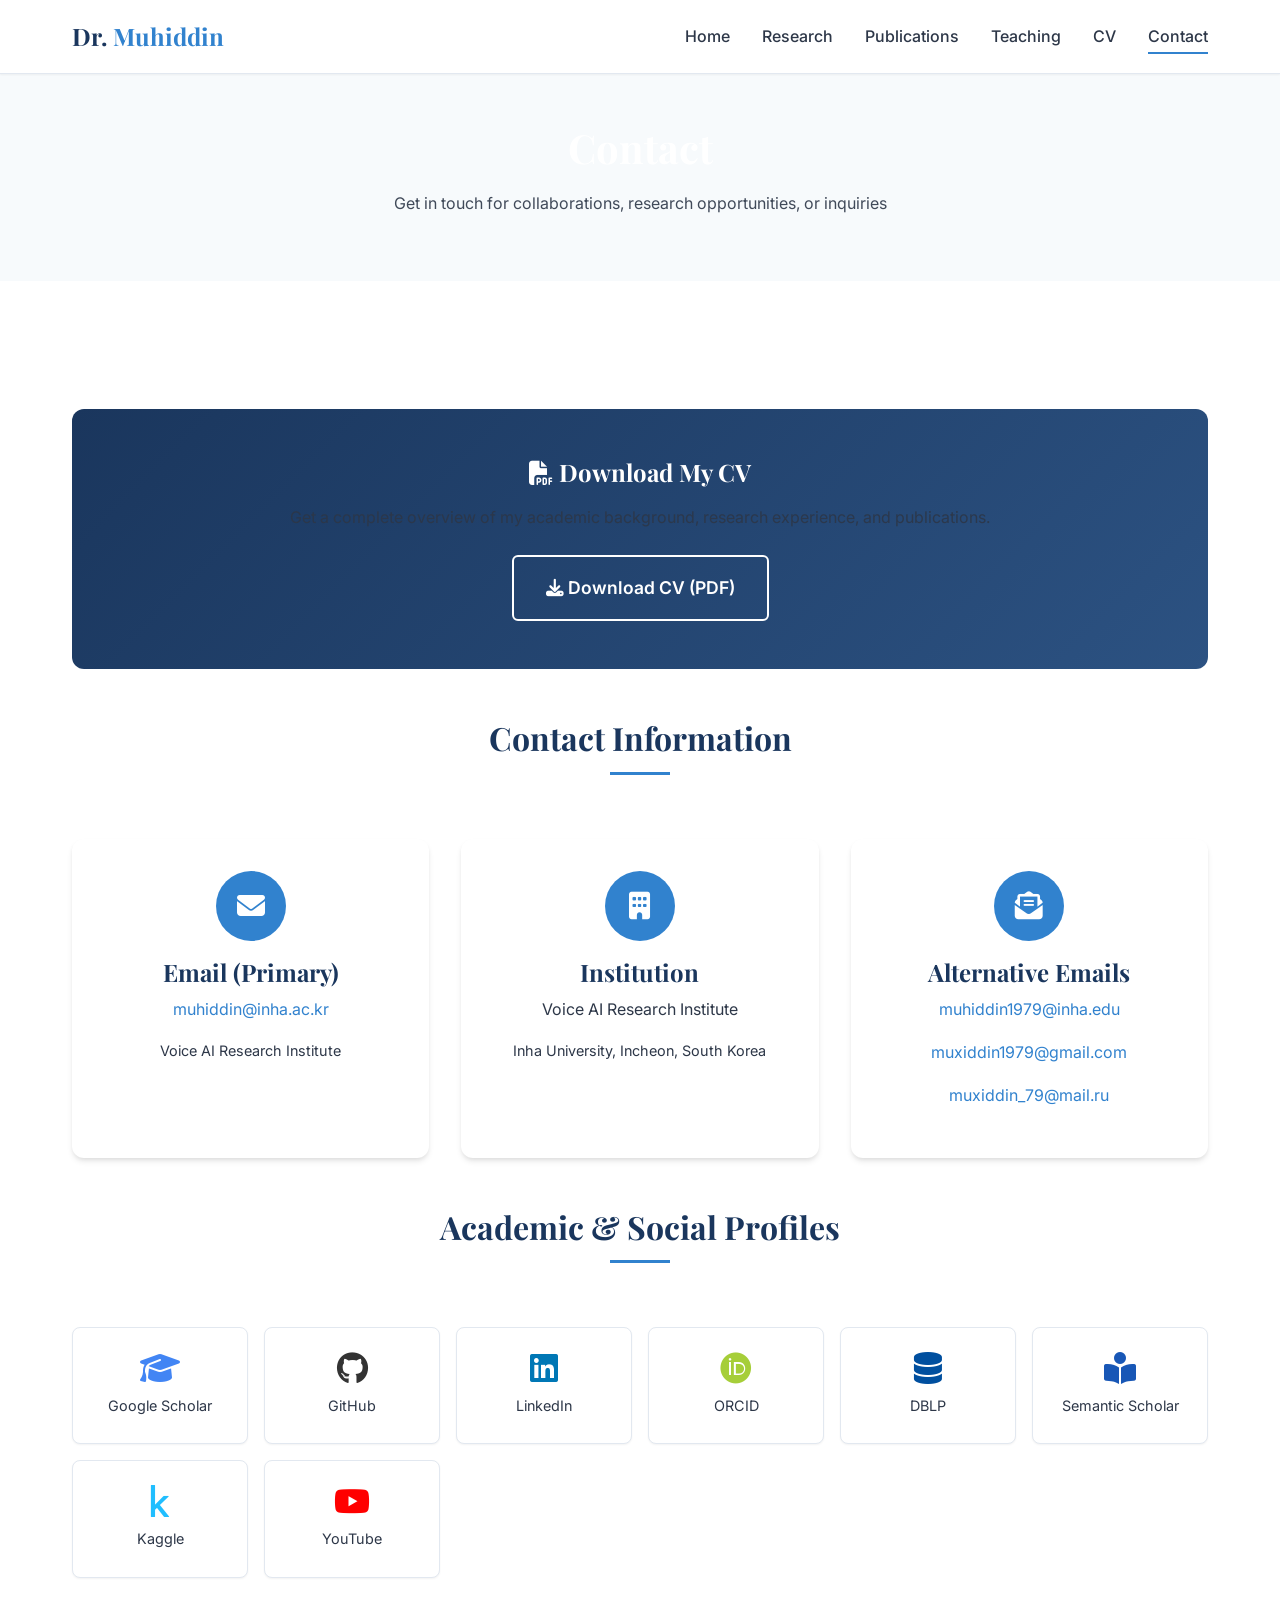
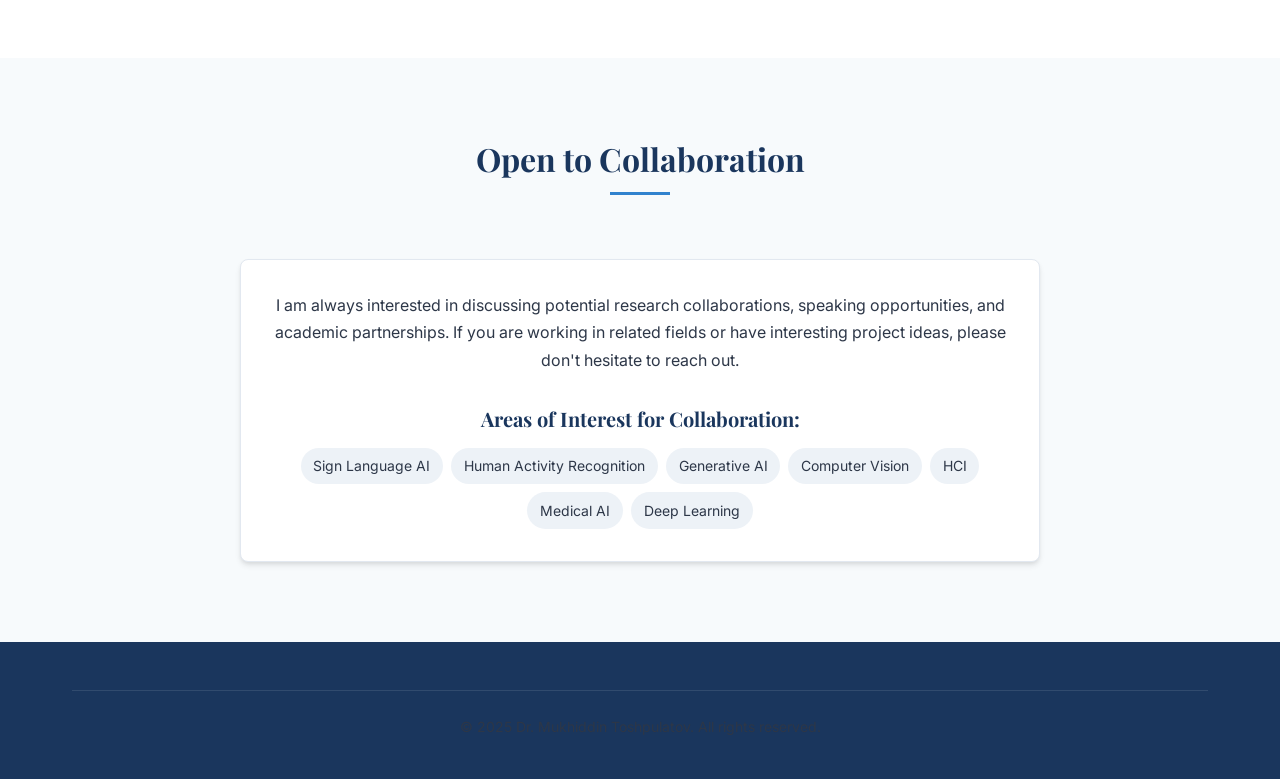
==== pages/contact.html @ 258d23eb "Initial commit - Academic personal website Features: - Responsive scholarly website design - Publica" ====
<!DOCTYPE html>
<html lang="en">
<head>
    <meta charset="UTF-8">
    <meta name="viewport" content="width=device-width, initial-scale=1.0">
    <meta name="description" content="Contact Dr. Mukhiddin Toshpulatov - Email, Office Location, and Social Profiles">
    <title>Contact | Dr. Mukhiddin Toshpulatov</title>

    <link rel="preconnect" href="https://fonts.googleapis.com">
    <link rel="preconnect" href="https://fonts.gstatic.com" crossorigin>
    <link href="https://fonts.googleapis.com/css2?family=Inter:wght@400;500;600;700&family=Playfair+Display:wght@600;700&display=swap" rel="stylesheet">
    <link rel="stylesheet" href="https://cdnjs.cloudflare.com/ajax/libs/font-awesome/6.4.0/css/all.min.css">
    <link rel="stylesheet" href="../assets/css/style.css">

    <style>
        .contact-card {
            background: var(--bg-color);
            border-radius: 12px;
            padding: 2rem;
            box-shadow: var(--shadow-md);
            text-align: center;
            transition: var(--transition);
        }
        .contact-card:hover {
            transform: translateY(-5px);
            box-shadow: var(--shadow-lg);
        }
        .contact-card .icon {
            width: 70px;
            height: 70px;
            background: var(--accent-color);
            color: white;
            border-radius: 50%;
            display: flex;
            align-items: center;
            justify-content: center;
            font-size: 1.75rem;
            margin: 0 auto 1rem;
        }
        .contact-card h3 {
            margin-bottom: 0.5rem;
        }
        .contact-card a {
            color: var(--accent-color);
            word-break: break-all;
        }
        .social-grid {
            display: grid;
            grid-template-columns: repeat(auto-fit, minmax(150px, 1fr));
            gap: 1rem;
            margin-top: 2rem;
        }
        .social-card {
            background: var(--bg-color);
            border-radius: 8px;
            padding: 1.5rem 1rem;
            text-align: center;
            box-shadow: var(--shadow-sm);
            transition: var(--transition);
            border: 1px solid var(--border-color);
        }
        .social-card:hover {
            border-color: var(--accent-color);
            transform: translateY(-3px);
        }
        .social-card i {
            font-size: 2rem;
            margin-bottom: 0.5rem;
            display: block;
        }
        .social-card span {
            font-size: 0.9rem;
            color: var(--text-color);
        }
        .cv-download {
            background: linear-gradient(135deg, var(--primary-color) 0%, var(--secondary-color) 100%);
            border-radius: 12px;
            padding: 3rem 2rem;
            text-align: center;
            color: white;
            margin: 3rem 0;
        }
        .cv-download h3 {
            color: white;
            margin-bottom: 1rem;
        }
        .cv-download p {
            opacity: 0.9;
            margin-bottom: 1.5rem;
        }
        .cv-download .btn {
            font-size: 1.1rem;
            padding: 1rem 2rem;
        }
    </style>
</head>
<body>
    <header>
        <nav>
            <a href="../index.html" class="logo">Dr. <span>Muhiddin</span></a>
            <ul class="nav-links">
                <li><a href="../index.html">Home</a></li>
                <li><a href="research.html">Research</a></li>
                <li><a href="publications.html">Publications</a></li>
                <li><a href="teaching.html">Teaching</a></li>
                <li><a href="cv.html">CV</a></li>
                <li><a href="contact.html" class="active">Contact</a></li>
            </ul>
            <button class="mobile-menu-btn" aria-label="Toggle menu">
                <i class="fas fa-bars"></i>
            </button>
        </nav>
    </header>

    <section class="hero" style="padding: 3rem 0;">
        <div class="container text-center">
            <h1 style="color: white;">Contact</h1>
            <p style="opacity: 0.9;">Get in touch for collaborations, research opportunities, or inquiries</p>
        </div>
    </section>

    <section>
        <div class="container">
            <!-- CV Download Section -->
            <div class="cv-download">
                <h3><i class="fas fa-file-pdf"></i> Download My CV</h3>
                <p>Get a complete overview of my academic background, research experience, and publications.</p>
                <a href="../assets/CV_Mukhiddin_Toshpulatov.pdf" download="CV_Mukhiddin_Toshpulatov.pdf" class="btn btn-outline">
                    <i class="fas fa-download"></i> Download CV (PDF)
                </a>
            </div>

            <div class="section-title">
                <h2>Contact Information</h2>
            </div>

            <div class="research-grid" style="margin-bottom: 3rem;">
                <div class="contact-card">
                    <div class="icon"><i class="fas fa-envelope"></i></div>
                    <h3>Email (Primary)</h3>
                    <p><a href="mailto:muhiddin@inha.ac.kr">muhiddin@inha.ac.kr</a></p>
                    <p class="text-light" style="font-size: 0.9rem;">Voice AI Research Institute</p>
                </div>

                <div class="contact-card">
                    <div class="icon"><i class="fas fa-building"></i></div>
                    <h3>Institution</h3>
                    <p>Voice AI Research Institute</p>
                    <p class="text-light" style="font-size: 0.9rem;">Inha University, Incheon, South Korea</p>
                </div>

                <div class="contact-card">
                    <div class="icon"><i class="fas fa-envelope-open-text"></i></div>
                    <h3>Alternative Emails</h3>
                    <p><a href="mailto:muhiddin1979@inha.edu">muhiddin1979@inha.edu</a></p>
                    <p><a href="mailto:muxiddin1979@gmail.com">muxiddin1979@gmail.com</a></p>
                    <p><a href="mailto:muxiddin_79@mail.ru">muxiddin_79@mail.ru</a></p>
                </div>
            </div>

            <div class="section-title">
                <h2>Academic & Social Profiles</h2>
            </div>

            <div class="social-grid">
                <a href="https://scholar.google.com" target="_blank" class="social-card">
                    <i class="fas fa-graduation-cap" style="color: #4285f4;"></i>
                    <span>Google Scholar</span>
                </a>
                <a href="https://github.com/muxiddin19" target="_blank" class="social-card">
                    <i class="fab fa-github" style="color: #333;"></i>
                    <span>GitHub</span>
                </a>
                <a href="https://linkedin.com" target="_blank" class="social-card">
                    <i class="fab fa-linkedin" style="color: #0077b5;"></i>
                    <span>LinkedIn</span>
                </a>
                <a href="https://orcid.org" target="_blank" class="social-card">
                    <i class="fab fa-orcid" style="color: #a6ce39;"></i>
                    <span>ORCID</span>
                </a>
                <a href="https://dblp.org" target="_blank" class="social-card">
                    <i class="fas fa-database" style="color: #004f9f;"></i>
                    <span>DBLP</span>
                </a>
                <a href="https://semanticscholar.org" target="_blank" class="social-card">
                    <i class="fas fa-book-reader" style="color: #1857b6;"></i>
                    <span>Semantic Scholar</span>
                </a>
                <a href="https://kaggle.com" target="_blank" class="social-card">
                    <i class="fab fa-kaggle" style="color: #20beff;"></i>
                    <span>Kaggle</span>
                </a>
                <a href="https://youtube.com" target="_blank" class="social-card">
                    <i class="fab fa-youtube" style="color: #ff0000;"></i>
                    <span>YouTube</span>
                </a>
            </div>
        </div>
    </section>

    <!-- Collaboration Section -->
    <section style="background: var(--bg-secondary);">
        <div class="container">
            <div class="section-title">
                <h2>Open to Collaboration</h2>
            </div>
            <div class="card" style="max-width: 800px; margin: 0 auto; text-align: center;">
                <p>I am always interested in discussing potential research collaborations, speaking opportunities, and academic partnerships. If you are working in related fields or have interesting project ideas, please don't hesitate to reach out.</p>
                <div style="margin-top: 2rem;">
                    <h4>Areas of Interest for Collaboration:</h4>
                    <div class="skill-tags" style="justify-content: center; margin-top: 1rem;">
                        <span class="skill-tag">Sign Language AI</span>
                        <span class="skill-tag">Human Activity Recognition</span>
                        <span class="skill-tag">Generative AI</span>
                        <span class="skill-tag">Computer Vision</span>
                        <span class="skill-tag">HCI</span>
                        <span class="skill-tag">Medical AI</span>
                        <span class="skill-tag">Deep Learning</span>
                    </div>
                </div>
            </div>
        </div>
    </section>

    <footer>
        <div class="container">
            <div class="footer-bottom">
                <p>&copy; 2025 Dr. Mukhiddin Toshpulatov. All rights reserved.</p>
            </div>
        </div>
    </footer>

    <script src="../assets/js/main.js"></script>
</body>
</html>
---- assets/css/style.css ----
/* ============================================
   Dr. Mukhiddin Toshpulatov - Academic Website
   Modern Scholarly Design
   ============================================ */

/* CSS Variables */
:root {
  --primary-color: #1a365d;
  --secondary-color: #2c5282;
  --accent-color: #3182ce;
  --text-color: #2d3748;
  --text-light: #718096;
  --bg-color: #ffffff;
  --bg-secondary: #f7fafc;
  --bg-tertiary: #edf2f7;
  --border-color: #e2e8f0;
  --success-color: #38a169;
  --font-primary: 'Inter', -apple-system, BlinkMacSystemFont, 'Segoe UI', Roboto, sans-serif;
  --font-heading: 'Playfair Display', Georgia, serif;
  --shadow-sm: 0 1px 2px 0 rgba(0, 0, 0, 0.05);
  --shadow-md: 0 4px 6px -1px rgba(0, 0, 0, 0.1), 0 2px 4px -1px rgba(0, 0, 0, 0.06);
  --shadow-lg: 0 10px 15px -3px rgba(0, 0, 0, 0.1), 0 4px 6px -2px rgba(0, 0, 0, 0.05);
  --transition: all 0.3s ease;
}

/* Reset & Base */
*, *::before, *::after {
  box-sizing: border-box;
  margin: 0;
  padding: 0;
}

html {
  scroll-behavior: smooth;
  font-size: 16px;
}

body {
  font-family: var(--font-primary);
  color: var(--text-color);
  background-color: var(--bg-color);
  line-height: 1.7;
  -webkit-font-smoothing: antialiased;
}

/* Typography */
h1, h2, h3, h4, h5, h6 {
  font-family: var(--font-heading);
  font-weight: 700;
  line-height: 1.3;
  color: var(--primary-color);
  margin-bottom: 1rem;
}

h1 { font-size: 2.5rem; }
h2 { font-size: 2rem; }
h3 { font-size: 1.5rem; }
h4 { font-size: 1.25rem; }

p {
  margin-bottom: 1rem;
  color: var(--text-color);
}

a {
  color: var(--accent-color);
  text-decoration: none;
  transition: var(--transition);
}

a:hover {
  color: var(--primary-color);
}

/* Container */
.container {
  max-width: 1200px;
  margin: 0 auto;
  padding: 0 2rem;
}

/* Header & Navigation */
header {
  background: var(--bg-color);
  box-shadow: var(--shadow-sm);
  position: sticky;
  top: 0;
  z-index: 1000;
  border-bottom: 1px solid var(--border-color);
}

nav {
  display: flex;
  justify-content: space-between;
  align-items: center;
  padding: 1rem 2rem;
  max-width: 1200px;
  margin: 0 auto;
}

.logo {
  font-family: var(--font-heading);
  font-size: 1.5rem;
  font-weight: 700;
  color: var(--primary-color);
}

.logo span {
  color: var(--accent-color);
}

.nav-links {
  display: flex;
  list-style: none;
  gap: 2rem;
}

.nav-links a {
  color: var(--text-color);
  font-weight: 500;
  padding: 0.5rem 0;
  position: relative;
}

.nav-links a::after {
  content: '';
  position: absolute;
  bottom: 0;
  left: 0;
  width: 0;
  height: 2px;
  background: var(--accent-color);
  transition: var(--transition);
}

.nav-links a:hover::after,
.nav-links a.active::after {
  width: 100%;
}

.mobile-menu-btn {
  display: none;
  background: none;
  border: none;
  font-size: 1.5rem;
  cursor: pointer;
  color: var(--primary-color);
}

/* Hero Section */
.hero {
  background: linear-gradient(135deg, var(--primary-color) 0%, var(--secondary-color) 100%);
  color: white;
  padding: 5rem 0;
  position: relative;
  overflow: hidden;
}

.hero::before {
  content: '';
  position: absolute;
  top: 0;
  left: 0;
  right: 0;
  bottom: 0;
  background: url("data:image/svg+xml,%3Csvg width='60' height='60' viewBox='0 0 60 60' xmlns='http://www.w3.org/2000/svg'%3E%3Cg fill='none' fill-rule='evenodd'%3E%3Cg fill='%23ffffff' fill-opacity='0.05'%3E%3Cpath d='M36 34v-4h-2v4h-4v2h4v4h2v-4h4v-2h-4zm0-30V0h-2v4h-4v2h4v4h2V6h4V4h-4zM6 34v-4H4v4H0v2h4v4h2v-4h4v-2H6zM6 4V0H4v4H0v2h4v4h2V6h4V4H6z'/%3E%3C/g%3E%3C/g%3E%3C/svg%3E");
}

.hero-content {
  display: grid;
  grid-template-columns: 250px 1fr;
  gap: 3rem;
  align-items: center;
  position: relative;
  z-index: 1;
}

.hero-image {
  width: 250px;
  height: 250px;
  border-radius: 50%;
  border: 5px solid rgba(255, 255, 255, 0.3);
  object-fit: cover;
  background: var(--bg-tertiary);
  display: flex;
  align-items: center;
  justify-content: center;
  font-size: 5rem;
  color: var(--primary-color);
}

.hero-text h1 {
  color: white;
  font-size: 3rem;
  margin-bottom: 0.5rem;
}

.hero-text .title {
  font-size: 1.25rem;
  opacity: 0.9;
  margin-bottom: 1rem;
}

.hero-text .affiliation {
  font-size: 1rem;
  opacity: 0.8;
  margin-bottom: 1.5rem;
}

.hero-stats {
  display: flex;
  gap: 2rem;
  margin-top: 2rem;
}

.stat-item {
  text-align: center;
}

.stat-number {
  font-size: 2rem;
  font-weight: 700;
  display: block;
}

.stat-label {
  font-size: 0.875rem;
  opacity: 0.8;
}

/* Social Links */
.social-links {
  display: flex;
  gap: 1rem;
  margin-top: 1.5rem;
}

.social-links a {
  display: inline-flex;
  align-items: center;
  justify-content: center;
  width: 40px;
  height: 40px;
  border-radius: 50%;
  background: rgba(255, 255, 255, 0.1);
  color: white;
  transition: var(--transition);
}

.social-links a:hover {
  background: rgba(255, 255, 255, 0.2);
  transform: translateY(-2px);
}

/* Sections */
section {
  padding: 5rem 0;
}

section:nth-child(even) {
  background: var(--bg-secondary);
}

.section-title {
  text-align: center;
  margin-bottom: 3rem;
}

.section-title h2 {
  display: inline-block;
  position: relative;
  padding-bottom: 1rem;
}

.section-title h2::after {
  content: '';
  position: absolute;
  bottom: 0;
  left: 50%;
  transform: translateX(-50%);
  width: 60px;
  height: 3px;
  background: var(--accent-color);
}

/* Cards */
.card {
  background: var(--bg-color);
  border-radius: 8px;
  padding: 2rem;
  box-shadow: var(--shadow-md);
  transition: var(--transition);
  border: 1px solid var(--border-color);
}

.card:hover {
  box-shadow: var(--shadow-lg);
  transform: translateY(-2px);
}

/* Research Areas Grid */
.research-grid {
  display: grid;
  grid-template-columns: repeat(auto-fit, minmax(280px, 1fr));
  gap: 2rem;
}

.research-card {
  text-align: center;
  padding: 2.5rem 2rem;
}

.research-card .icon {
  font-size: 3rem;
  margin-bottom: 1rem;
  display: block;
}

.research-card h3 {
  font-size: 1.25rem;
  margin-bottom: 1rem;
}

.research-card p {
  color: var(--text-light);
  font-size: 0.95rem;
}

/* Publications */
.publication-list {
  max-width: 900px;
  margin: 0 auto;
}

.publication-item {
  padding: 1.5rem 0;
  border-bottom: 1px solid var(--border-color);
}

.publication-item:last-child {
  border-bottom: none;
}

.publication-year {
  display: inline-block;
  background: var(--accent-color);
  color: white;
  padding: 0.25rem 0.75rem;
  border-radius: 4px;
  font-size: 0.875rem;
  font-weight: 600;
  margin-bottom: 0.5rem;
}

.publication-title {
  font-weight: 600;
  color: var(--primary-color);
  margin-bottom: 0.5rem;
  font-size: 1.1rem;
}

.publication-authors {
  color: var(--text-light);
  font-size: 0.95rem;
  margin-bottom: 0.25rem;
}

.publication-venue {
  color: var(--text-color);
  font-style: italic;
  font-size: 0.95rem;
}

.publication-badge {
  display: inline-block;
  background: var(--success-color);
  color: white;
  padding: 0.2rem 0.5rem;
  border-radius: 4px;
  font-size: 0.75rem;
  font-weight: 600;
  margin-left: 0.5rem;
}

/* Timeline */
.timeline {
  position: relative;
  max-width: 800px;
  margin: 0 auto;
  padding-left: 2rem;
}

.timeline::before {
  content: '';
  position: absolute;
  left: 0;
  top: 0;
  bottom: 0;
  width: 2px;
  background: var(--border-color);
}

.timeline-item {
  position: relative;
  padding-bottom: 2rem;
  padding-left: 2rem;
}

.timeline-item::before {
  content: '';
  position: absolute;
  left: -2rem;
  top: 0.5rem;
  width: 12px;
  height: 12px;
  border-radius: 50%;
  background: var(--accent-color);
  border: 2px solid var(--bg-color);
  transform: translateX(-5px);
}

.timeline-date {
  font-weight: 600;
  color: var(--accent-color);
  margin-bottom: 0.5rem;
}

.timeline-title {
  font-weight: 600;
  color: var(--primary-color);
  margin-bottom: 0.25rem;
}

.timeline-org {
  color: var(--text-light);
  margin-bottom: 0.5rem;
}

.timeline-desc {
  color: var(--text-color);
  font-size: 0.95rem;
}

/* Skills */
.skills-grid {
  display: grid;
  grid-template-columns: repeat(auto-fit, minmax(200px, 1fr));
  gap: 1.5rem;
}

.skill-category h4 {
  margin-bottom: 1rem;
  color: var(--primary-color);
}

.skill-tags {
  display: flex;
  flex-wrap: wrap;
  gap: 0.5rem;
}

.skill-tag {
  background: var(--bg-tertiary);
  color: var(--text-color);
  padding: 0.4rem 0.8rem;
  border-radius: 20px;
  font-size: 0.875rem;
  transition: var(--transition);
}

.skill-tag:hover {
  background: var(--accent-color);
  color: white;
}

/* Contact Section */
.contact-grid {
  display: grid;
  grid-template-columns: repeat(auto-fit, minmax(300px, 1fr));
  gap: 2rem;
}

.contact-info {
  display: flex;
  flex-direction: column;
  gap: 1.5rem;
}

.contact-item {
  display: flex;
  align-items: flex-start;
  gap: 1rem;
}

.contact-icon {
  width: 50px;
  height: 50px;
  background: var(--accent-color);
  color: white;
  border-radius: 50%;
  display: flex;
  align-items: center;
  justify-content: center;
  font-size: 1.25rem;
  flex-shrink: 0;
}

.contact-details h4 {
  margin-bottom: 0.25rem;
  font-size: 1rem;
}

.contact-details p, .contact-details a {
  color: var(--text-light);
  font-size: 0.95rem;
}

/* Footer */
footer {
  background: var(--primary-color);
  color: white;
  padding: 3rem 0 1.5rem;
}

.footer-content {
  display: grid;
  grid-template-columns: repeat(auto-fit, minmax(250px, 1fr));
  gap: 2rem;
  margin-bottom: 2rem;
}

.footer-section h4 {
  color: white;
  margin-bottom: 1rem;
  font-size: 1.1rem;
}

.footer-section p, .footer-section a {
  color: rgba(255, 255, 255, 0.8);
  font-size: 0.95rem;
}

.footer-section a:hover {
  color: white;
}

.footer-bottom {
  text-align: center;
  padding-top: 1.5rem;
  border-top: 1px solid rgba(255, 255, 255, 0.1);
  color: rgba(255, 255, 255, 0.6);
  font-size: 0.875rem;
}

/* Buttons */
.btn {
  display: inline-block;
  padding: 0.75rem 1.5rem;
  border-radius: 6px;
  font-weight: 600;
  text-align: center;
  transition: var(--transition);
  cursor: pointer;
  border: none;
}

.btn-primary {
  background: var(--accent-color);
  color: white;
}

.btn-primary:hover {
  background: var(--primary-color);
  color: white;
}

.btn-outline {
  background: transparent;
  border: 2px solid white;
  color: white;
}

.btn-outline:hover {
  background: white;
  color: var(--primary-color);
}

/* Utilities */
.text-center { text-align: center; }
.mt-1 { margin-top: 0.5rem; }
.mt-2 { margin-top: 1rem; }
.mt-3 { margin-top: 1.5rem; }
.mt-4 { margin-top: 2rem; }
.mb-1 { margin-bottom: 0.5rem; }
.mb-2 { margin-bottom: 1rem; }
.mb-3 { margin-bottom: 1.5rem; }
.mb-4 { margin-bottom: 2rem; }

/* Responsive */
@media (max-width: 768px) {
  .hero-content {
    grid-template-columns: 1fr;
    text-align: center;
  }

  .hero-image {
    margin: 0 auto;
    width: 180px;
    height: 180px;
  }

  .hero-text h1 {
    font-size: 2rem;
  }

  .hero-stats {
    justify-content: center;
  }

  .social-links {
    justify-content: center;
  }

  .nav-links {
    display: none;
    position: absolute;
    top: 100%;
    left: 0;
    right: 0;
    background: var(--bg-color);
    flex-direction: column;
    padding: 1rem;
    box-shadow: var(--shadow-md);
    gap: 0;
  }

  .nav-links.active {
    display: flex;
  }

  .nav-links li {
    border-bottom: 1px solid var(--border-color);
  }

  .nav-links a {
    display: block;
    padding: 1rem;
  }

  .mobile-menu-btn {
    display: block;
  }

  h1 { font-size: 2rem; }
  h2 { font-size: 1.5rem; }

  section {
    padding: 3rem 0;
  }

  .container {
    padding: 0 1rem;
  }
}

/* Print Styles */
@media print {
  header, footer, .social-links, .btn {
    display: none;
  }

  .hero {
    background: none;
    color: var(--text-color);
    padding: 2rem 0;
  }

  .hero-text h1 {
    color: var(--primary-color);
  }
}
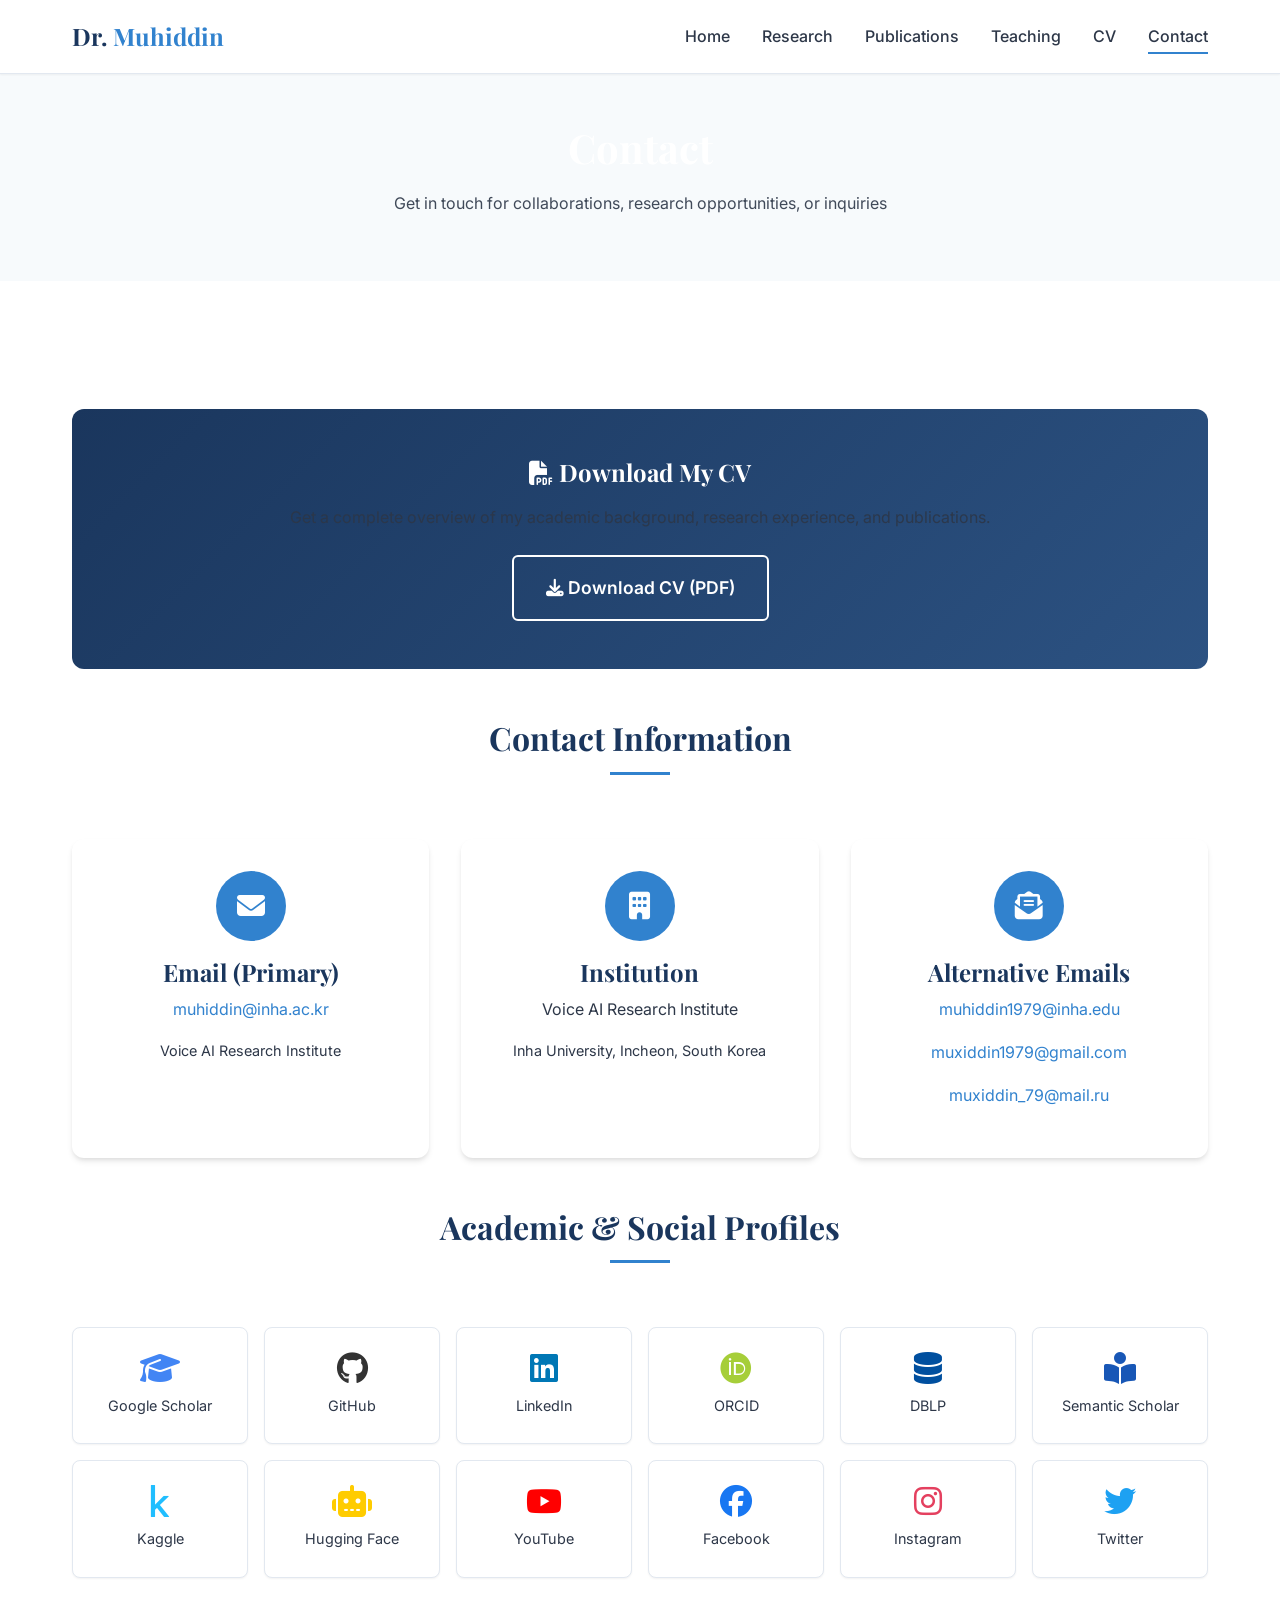
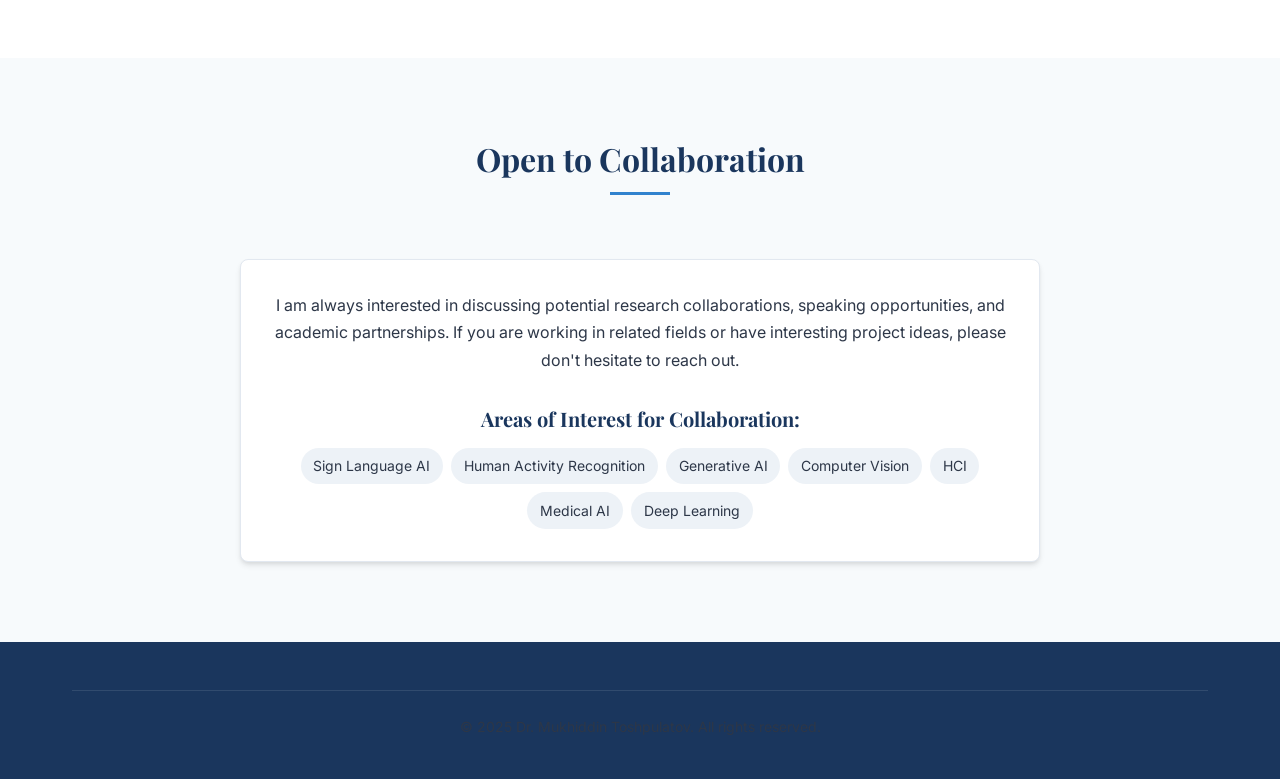
==== commit 957e40e3: "Update all social and academic profile links - Google Scholar: Added actual profile URL - LinkedIn: " ====
--- a/pages/contact.html
+++ b/pages/contact.html
@@ -163,7 +163,7 @@
             </div>
 
             <div class="social-grid">
-                <a href="https://scholar.google.com" target="_blank" class="social-card">
+                <a href="https://scholar.google.com/citations?user=cBVLcOoAAAAJ&hl=en" target="_blank" class="social-card">
                     <i class="fas fa-graduation-cap" style="color: #4285f4;"></i>
                     <span>Google Scholar</span>
                 </a>
@@ -171,29 +171,45 @@
                     <i class="fab fa-github" style="color: #333;"></i>
                     <span>GitHub</span>
                 </a>
-                <a href="https://linkedin.com" target="_blank" class="social-card">
+                <a href="https://www.linkedin.com/in/mukhiddin-toshpulatov-473b2883/" target="_blank" class="social-card">
                     <i class="fab fa-linkedin" style="color: #0077b5;"></i>
                     <span>LinkedIn</span>
                 </a>
-                <a href="https://orcid.org" target="_blank" class="social-card">
+                <a href="https://orcid.org/0000-0002-8819-852X" target="_blank" class="social-card">
                     <i class="fab fa-orcid" style="color: #a6ce39;"></i>
                     <span>ORCID</span>
                 </a>
-                <a href="https://dblp.org" target="_blank" class="social-card">
+                <a href="https://dblp.org/pid/264/1623.html" target="_blank" class="social-card">
                     <i class="fas fa-database" style="color: #004f9f;"></i>
                     <span>DBLP</span>
                 </a>
-                <a href="https://semanticscholar.org" target="_blank" class="social-card">
+                <a href="https://www.semanticscholar.org/author/Mukhiddin-Toshpulatov/2289476695" target="_blank" class="social-card">
                     <i class="fas fa-book-reader" style="color: #1857b6;"></i>
                     <span>Semantic Scholar</span>
                 </a>
-                <a href="https://kaggle.com" target="_blank" class="social-card">
+                <a href="https://www.kaggle.com/mukhiddintoshpulatov" target="_blank" class="social-card">
                     <i class="fab fa-kaggle" style="color: #20beff;"></i>
                     <span>Kaggle</span>
                 </a>
-                <a href="https://youtube.com" target="_blank" class="social-card">
+                <a href="https://huggingface.co/muxiddin19" target="_blank" class="social-card">
+                    <i class="fas fa-robot" style="color: #ffcc00;"></i>
+                    <span>Hugging Face</span>
+                </a>
+                <a href="https://www.youtube.com/channel/UC9IGOs0yccHnOduVsatq8Ow" target="_blank" class="social-card">
                     <i class="fab fa-youtube" style="color: #ff0000;"></i>
                     <span>YouTube</span>
+                </a>
+                <a href="https://www.facebook.com/muhiddintoshpulatov2" target="_blank" class="social-card">
+                    <i class="fab fa-facebook" style="color: #1877f2;"></i>
+                    <span>Facebook</span>
+                </a>
+                <a href="https://www.instagram.com/muhiddintoshpulatov/" target="_blank" class="social-card">
+                    <i class="fab fa-instagram" style="color: #e4405f;"></i>
+                    <span>Instagram</span>
+                </a>
+                <a href="https://twitter.com/pocker123456" target="_blank" class="social-card">
+                    <i class="fab fa-twitter" style="color: #1da1f2;"></i>
+                    <span>Twitter</span>
                 </a>
             </div>
         </div>
